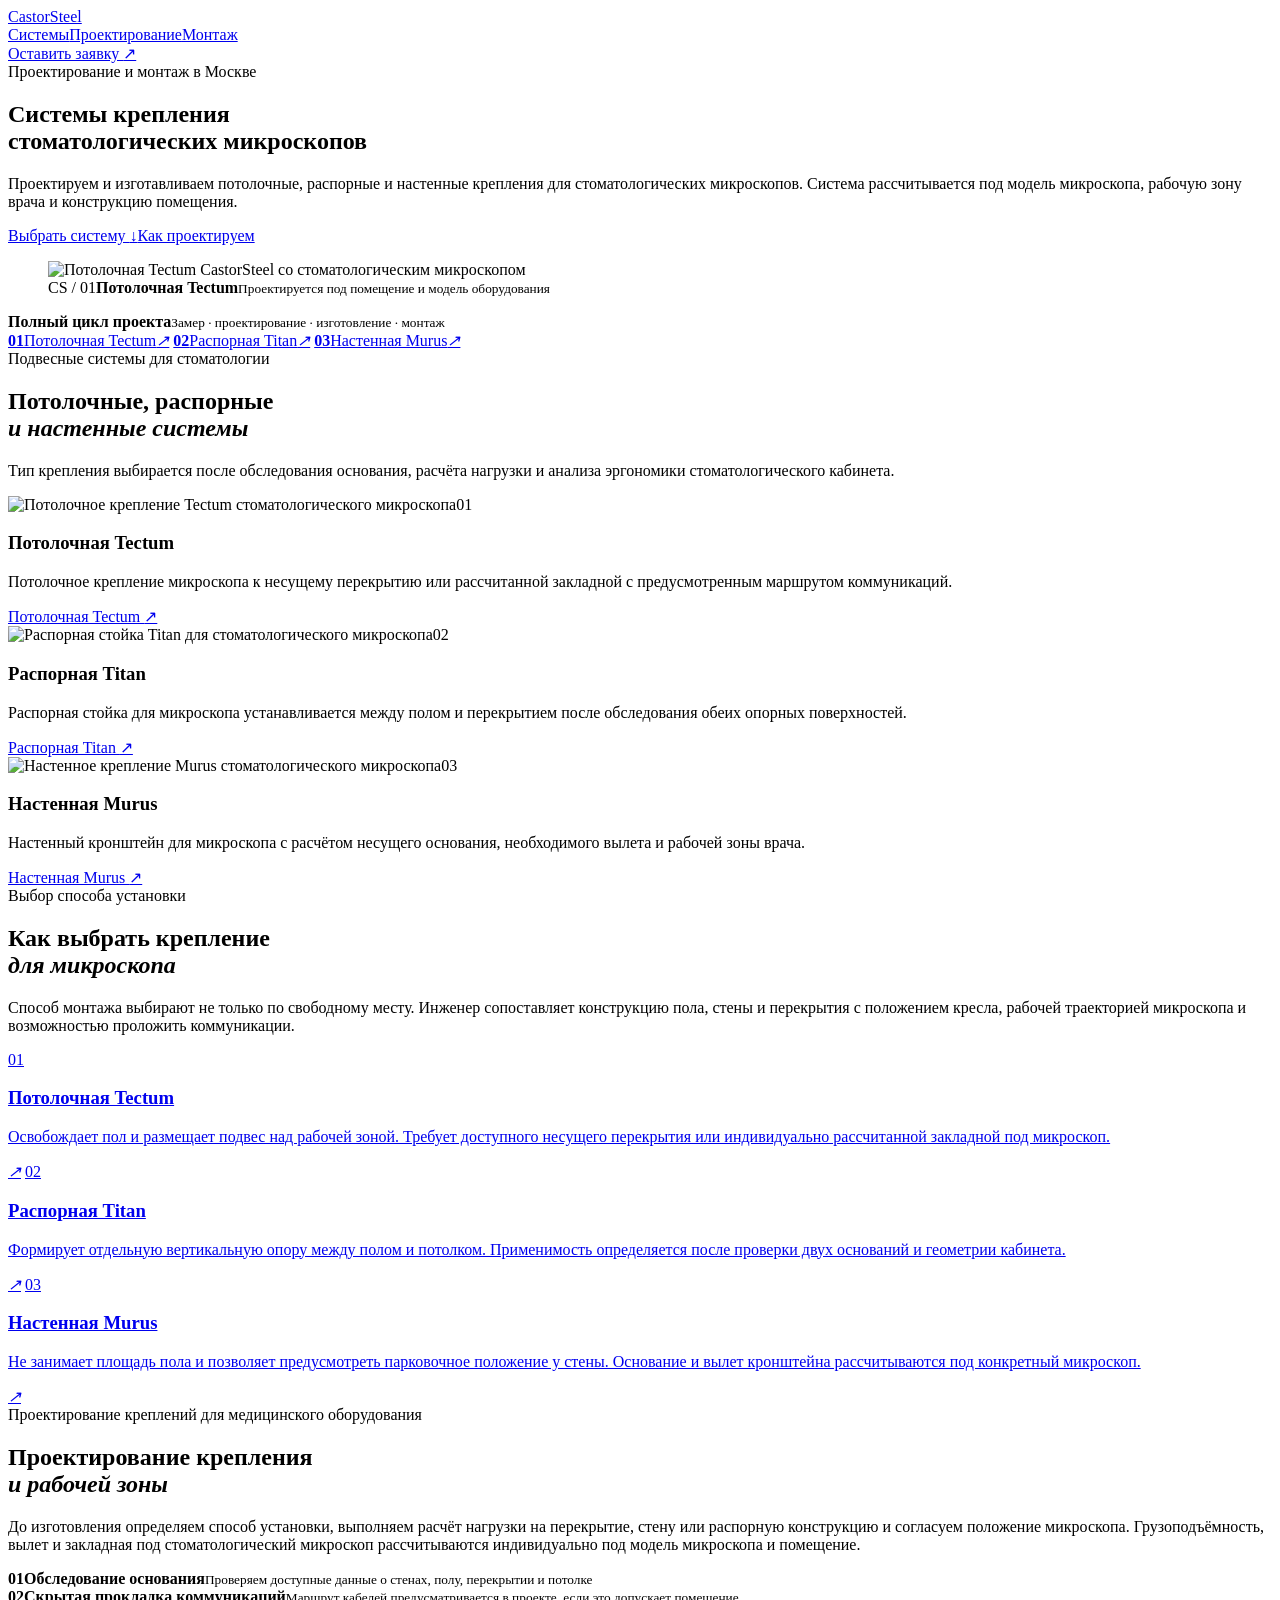
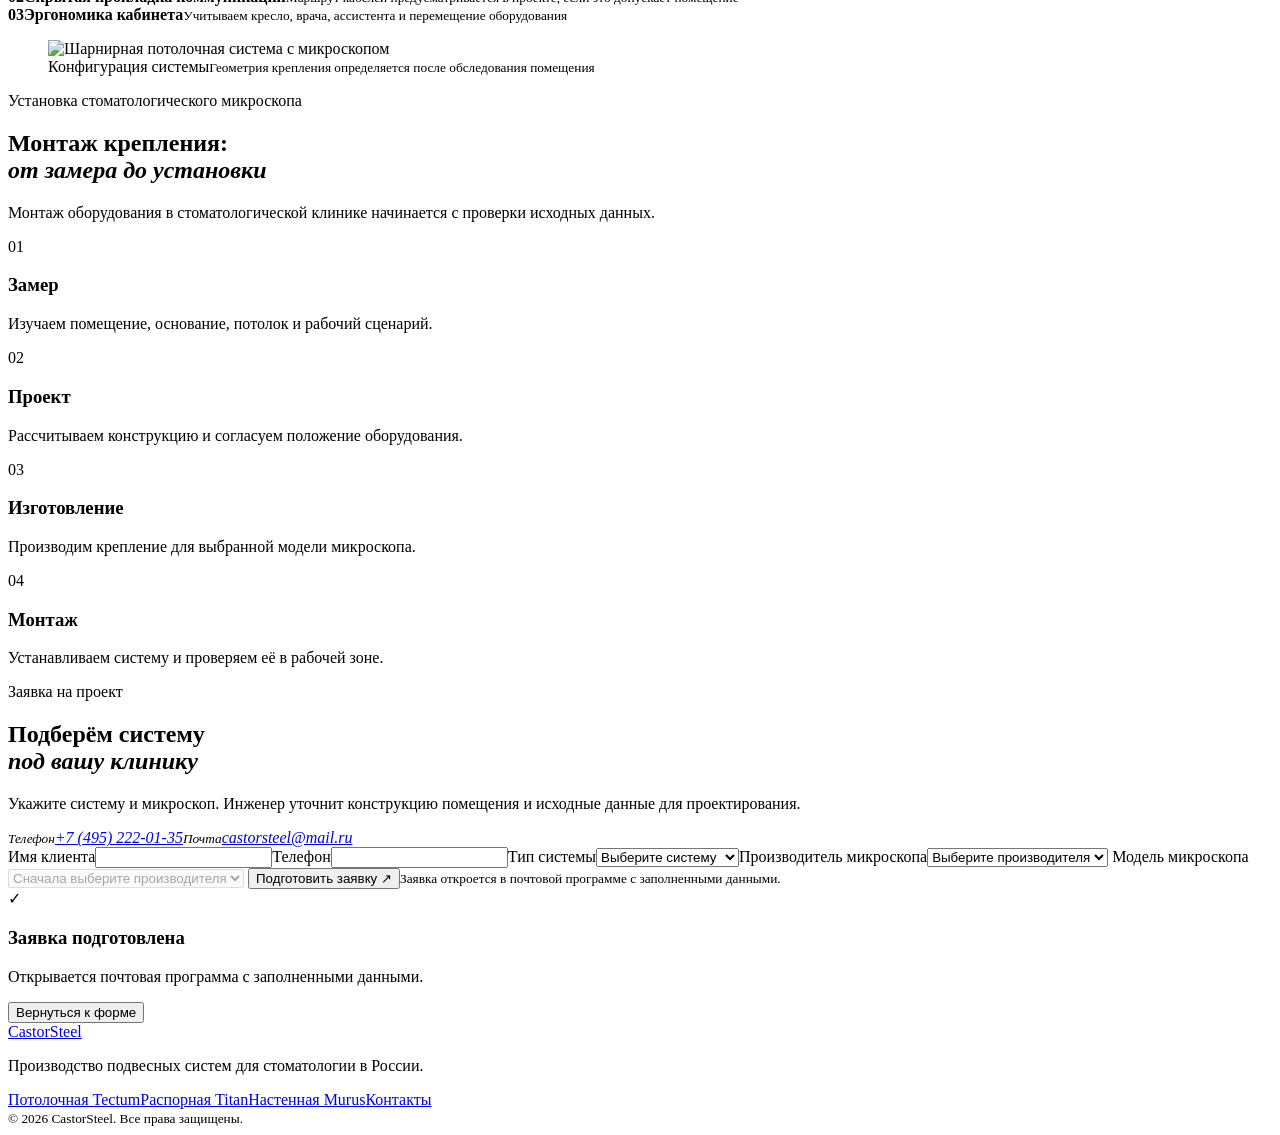
==== index.html @ 67596491 "Переименовать стойки в Tectum, Murus и Titan" ====
<!doctype html>
<html lang="ru">

<head>
  <meta charset="utf-8">
  <meta name="viewport" content="width=device-width,initial-scale=1">
  <title>Системы крепления стоматологических микроскопов — CastorSteel</title>
  <meta name="description" content="Системы крепления стоматологических микроскопов в Москве: потолочные, распорные и настенные. Проектирование, изготовление и монтаж под модель и кабинет.">
  <meta name="robots" content="index,follow,max-image-preview:large">
  <meta name="theme-color" content="#0b0f14">
  <link rel="icon" type="image/png" href="assets/favicon.png">
  <link rel="canonical" href="https://castor-steel.ru/">
  <meta property="og:type" content="website">
  <meta property="og:locale" content="ru_RU">
  <meta property="og:site_name" content="CastorSteel">
  <meta property="og:title" content="Системы крепления стоматологических микроскопов — CastorSteel">
  <meta property="og:description" content="Проектирование, производство и монтаж потолочных, распорных и настенных систем для стоматологических микроскопов.">
  <meta property="og:url" content="https://castor-steel.ru/">
  <meta property="og:image" content="https://castor-steel.ru/assets/raspornaya.png">
  <meta property="og:image:alt" content="Системы крепления стоматологического оборудования CastorSteel">
  <meta name="twitter:card" content="summary_large_image">
  <meta name="twitter:title" content="Системы крепления стоматологических микроскопов — CastorSteel">
  <meta name="twitter:description" content="Крепление медицинского оборудования под заказ: проектирование, изготовление и монтаж.">
  <meta name="twitter:image" content="https://castor-steel.ru/assets/raspornaya.png">
  <script type="application/ld+json">{"@context":"https://schema.org","@graph":[{"@type":"Organization","@id":"https://castor-steel.ru/#organization","name":"CastorSteel","url":"https://castor-steel.ru/","logo":"https://castor-steel.ru/assets/logo-mark.png","email":"project@castorsteel.ru","telephone":"+7-495-120-44-85","description":"Проектирование и производство потолочных, распорных и настенных систем крепления для стоматологических микроскопов."},{"@type":"WebSite","@id":"https://castor-steel.ru/#website","url":"https://castor-steel.ru/","name":"CastorSteel","inLanguage":"ru-RU","publisher":{"@id":"https://castor-steel.ru/#organization"}},{"@type":"Service","name":"Крепления для стоматологических микроскопов","serviceType":"Проектирование, изготовление и монтаж креплений для стоматологического оборудования","provider":{"@id":"https://castor-steel.ru/#organization"},"areaServed":{"@type":"Country","name":"Россия"},"url":"https://castor-steel.ru/#solutions"}]}</script>
  <link rel="preconnect" href="https://fonts.googleapis.com">
  <link rel="preconnect" href="https://fonts.gstatic.com" crossorigin>
  <link href="https://fonts.googleapis.com/css2?family=Onest:wght@400;500;600;700&amp;display=swap" rel="stylesheet">
  <link rel="stylesheet" href="site.css?v=20260815-2">
  <script src="script.js" defer></script>
</head>

<body class="home-page">
  <main>
    <header class="nav-shell"><a class="brand" href="index.html" aria-label="CastorSteel — главная"><img src="assets/logo-mark.png" alt=""><span class="brand-name">CastorSteel</span></a>
      <nav aria-label="Основная навигация"><a href="#solutions">Системы</a><a href="#engineering">Проектирование</a><a href="#process">Монтаж</a></nav><a class="nav-cta" href="#contact">Оставить заявку <span>↗</span></a>
    </header>
    <section class="hero" id="top">
      <div class="hero-copy">
        <div class="eyebrow"><span></span> Проектирование и монтаж в Москве</div>
        <h1>Системы крепления<br> стоматологических микроскопов</h1>
        <p>Проектируем и изготавливаем потолочные, распорные и настенные крепления для стоматологических микроскопов. Система рассчитывается под модель микроскопа, рабочую зону врача и конструкцию помещения.</p>
        <div class="hero-actions"><a class="button primary" href="#solutions">Выбрать систему <span>↓</span></a><a class="text-link" href="#engineering">Как проектируем</a></div>
      </div>
      <figure class="hero-product">
        <img src="assets/potolochnaya.webp" alt="Потолочная Tectum CastorSteel со стоматологическим микроскопом" width="1254" height="1254">
        <figcaption><span>CS / 01</span><b>Потолочная Tectum</b><small>Проектируется под помещение и модель оборудования</small></figcaption>
      </figure>
      <div class="hero-status"><span class="status-line"></span>
        <div><b>Полный цикл проекта</b><small>Замер · проектирование · изготовление · монтаж</small></div>
      </div>
    </section>
    <nav class="numbers" aria-label="Типы систем">
      <a href="potolochnaya-sistema/index.html"><strong>01</strong><span>Потолочная Tectum</span><i>↗</i></a>
      <a href="raspornaya-sistema/index.html"><strong>02</strong><span>Распорная Titan</span><i>↗</i></a>
      <a href="nastennaya-sistema/index.html"><strong>03</strong><span>Настенная Murus</span><i>↗</i></a>
    </nav>
    <section class="section solutions" id="solutions">
      <div class="section-head">
        <div>
          <div class="eyebrow"><span></span> Подвесные системы для стоматологии</div>
          <h2>Потолочные, распорные<br><em>и настенные системы</em></h2>
        </div>
        <p>Тип крепления выбирается после обследования основания, расчёта нагрузки и анализа эргономики стоматологического кабинета.</p>
      </div>
      <div class="product-grid three">
        <article class="product-card glass">
          <div class="product-visual"><img src="assets/potolochnaya.webp" alt="Потолочное крепление Tectum стоматологического микроскопа" loading="lazy" width="1254" height="1254"><span class="product-index">01</span></div>
          <div class="product-content">
            <h3>Потолочная Tectum</h3>
            <p>Потолочное крепление микроскопа к несущему перекрытию или рассчитанной закладной с предусмотренным маршрутом коммуникаций.</p><a href="potolochnaya-sistema/index.html">Потолочная Tectum <span>↗</span></a>
          </div>
        </article>
        <article class="product-card glass">
          <div class="product-visual"><img src="assets/raspornaya.webp" alt="Распорная стойка Titan для стоматологического микроскопа" loading="lazy" width="1254" height="1254"><span class="product-index">02</span></div>
          <div class="product-content">
            <h3>Распорная Titan</h3>
            <p>Распорная стойка для микроскопа устанавливается между полом и перекрытием после обследования обеих опорных поверхностей.</p><a href="raspornaya-sistema/index.html">Распорная Titan <span>↗</span></a>
          </div>
        </article>
        <article class="product-card glass">
          <div class="product-visual"><img src="assets/nastennaya.webp" alt="Настенное крепление Murus стоматологического микроскопа" loading="lazy" width="1254" height="1254"><span class="product-index">03</span></div>
          <div class="product-content">
            <h3>Настенная Murus</h3>
            <p>Настенный кронштейн для микроскопа с расчётом несущего основания, необходимого вылета и рабочей зоны врача.</p><a href="nastennaya-sistema/index.html">Настенная Murus <span>↗</span></a>
          </div>
        </article>
      </div>
    </section>
    <section class="section selection-guide" aria-labelledby="selection-title">
      <div class="selection-intro">
        <div class="eyebrow"><span></span> Выбор способа установки</div>
        <h2 id="selection-title">Как выбрать крепление<br><em>для микроскопа</em></h2>
        <p>Способ монтажа выбирают не только по свободному месту. Инженер сопоставляет конструкцию пола, стены и перекрытия с положением кресла, рабочей траекторией микроскопа и возможностью проложить коммуникации.</p>
      </div>
      <div class="selection-list">
        <a href="potolochnaya-sistema/index.html"><span>01</span><div><h3>Потолочная Tectum</h3><p>Освобождает пол и размещает подвес над рабочей зоной. Требует доступного несущего перекрытия или индивидуально рассчитанной закладной под микроскоп.</p></div><i>↗</i></a>
        <a href="raspornaya-sistema/index.html"><span>02</span><div><h3>Распорная Titan</h3><p>Формирует отдельную вертикальную опору между полом и потолком. Применимость определяется после проверки двух оснований и геометрии кабинета.</p></div><i>↗</i></a>
        <a href="nastennaya-sistema/index.html"><span>03</span><div><h3>Настенная Murus</h3><p>Не занимает площадь пола и позволяет предусмотреть парковочное положение у стены. Основание и вылет кронштейна рассчитываются под конкретный микроскоп.</p></div><i>↗</i></a>
      </div>
    </section>
    <section class="engineering" id="engineering">
      <div class="engineering-copy">
        <div class="eyebrow"><span></span> Проектирование креплений для медицинского оборудования</div>
        <h2>Проектирование крепления<br><em>и рабочей зоны</em></h2>
        <p>До изготовления определяем способ установки, выполняем расчёт нагрузки на перекрытие, стену или распорную конструкцию и согласуем положение микроскопа. Грузоподъёмность, вылет и закладная под стоматологический микроскоп рассчитываются индивидуально под модель микроскопа и помещение.</p>
        <div class="feature-list">
          <div><b>01</b><span><strong>Обследование основания</strong><small>Проверяем доступные данные о стенах, полу, перекрытии и потолке</small></span></div>
          <div><b>02</b><span><strong>Скрытая прокладка коммуникаций</strong><small>Маршрут кабелей предусматривается в проекте, если это допускает помещение</small></span></div>
          <div><b>03</b><span><strong>Эргономика кабинета</strong><small>Учитываем кресло, врача, ассистента и перемещение оборудования</small></span></div>
        </div>
      </div>
      <figure class="engineering-art"><img src="assets/microscope-mount.webp" alt="Шарнирная потолочная система с микроскопом" loading="lazy" width="1000" height="1000"><figcaption><span>Конфигурация системы</span><small>Геометрия крепления определяется после обследования помещения</small></figcaption></figure>
    </section>
    <section class="section process" id="process">
      <div class="section-head compact">
        <div>
          <div class="eyebrow"><span></span> Установка стоматологического микроскопа</div>
          <h2>Монтаж крепления:<br><em>от замера до установки</em></h2>
        </div>
        <p>Монтаж оборудования в стоматологической клинике начинается с проверки исходных данных.</p>
      </div>
      <div class="timeline">
        <article><span>01</span><i></i>
          <h3>Замер</h3>
          <p>Изучаем помещение, основание, потолок и рабочий сценарий.</p>
        </article>
        <article><span>02</span><i></i>
          <h3>Проект</h3>
          <p>Рассчитываем конструкцию и согласуем положение оборудования.</p>
        </article>
        <article><span>03</span><i></i>
          <h3>Изготовление</h3>
          <p>Производим крепление для выбранной модели микроскопа.</p>
        </article>
        <article><span>04</span><i></i>
          <h3>Монтаж</h3>
          <p>Устанавливаем систему и проверяем её в рабочей зоне.</p>
        </article>
      </div>
    </section>
    <section class="contact section" id="contact">
      <div class="contact-panel glass">
        <div class="contact-copy">
          <div class="eyebrow"><span></span> Заявка на проект</div>
          <h2>Подберём систему<br><em>под вашу клинику</em></h2>
          <p>Укажите систему и микроскоп. Инженер уточнит конструкцию помещения и исходные данные для проектирования.</p>
          <address class="contact-meta"><span><small>Телефон</small><a href="tel:+74951204485">+7 (495) 222-01-35</a></span><span><small>Почта</small><a href="mailto:castorsteel@mail.ru">castorsteel@mail.ru</a></span></address>
        </div>
        <form id="request-form"><label for="client-name">Имя клиента</label><input id="client-name" name="name" autocomplete="name" required><label for="client-phone">Телефон</label><input id="client-phone" name="phone" type="tel" autocomplete="tel" required><label for="solution">Тип системы</label><select id="solution" name="solution" required>
            <option value="" disabled selected>Выберите систему</option>
            <option>Потолочная Tectum</option>
            <option>Распорная Titan</option>
            <option>Настенная Murus</option>
          </select><label for="manufacturer">Производитель микроскопа</label><select id="manufacturer" name="manufacturer" required>
            <option value="" disabled selected>Выберите производителя</option>
            <option value="zeiss">ZEISS</option>
            <option value="leica">Leica Microsystems</option>
            <option value="cjoptik">CJ-Optik</option>
            <option value="zumax">Zumax</option>
            <option value="labomed">Labomed</option>
            <option value="global">Global Surgical</option>
            <option value="other">Другой производитель</option>
          </select>
          <div class="form-field" id="other-manufacturer-wrap" hidden><label for="other-manufacturer">Название производителя</label><input id="other-manufacturer" name="otherManufacturer" disabled></div><label for="model">Модель микроскопа</label><select id="model" name="model" required disabled>
            <option value="" disabled selected>Сначала выберите производителя</option>
          </select>
          <div class="form-field" id="other-model-wrap" hidden><label for="other-model">Название модели</label><input id="other-model" name="otherModel" disabled></div><button class="button primary" type="submit">Подготовить заявку <span>↗</span></button><small>Заявка откроется в почтовой программе с заполненными данными.</small>
        </form>
        <div class="success hidden" id="form-success"><span>✓</span>
          <h3>Заявка подготовлена</h3>
          <p>Открывается почтовая программа с заполненными данными.</p><button type="button" id="form-reset">Вернуться к форме</button>
        </div>
      </div>
    </section>
    <footer class="site-footer"><a class="brand" href="index.html" aria-label="CastorSteel — главная"><img src="assets/logo-mark.png" alt=""><span class="brand-name">CastorSteel</span></a>
      <p>Производство подвесных систем для стоматологии в России.</p>
      <div class="systems-nav"><a href="potolochnaya-sistema/index.html">Потолочная Tectum</a><a href="raspornaya-sistema/index.html">Распорная Titan</a><a href="nastennaya-sistema/index.html">Настенная Murus</a><a href="#contact">Контакты</a></div><small>© 2026 CastorSteel. Все права защищены.</small>
    </footer>
  </main>
</body>

</html>
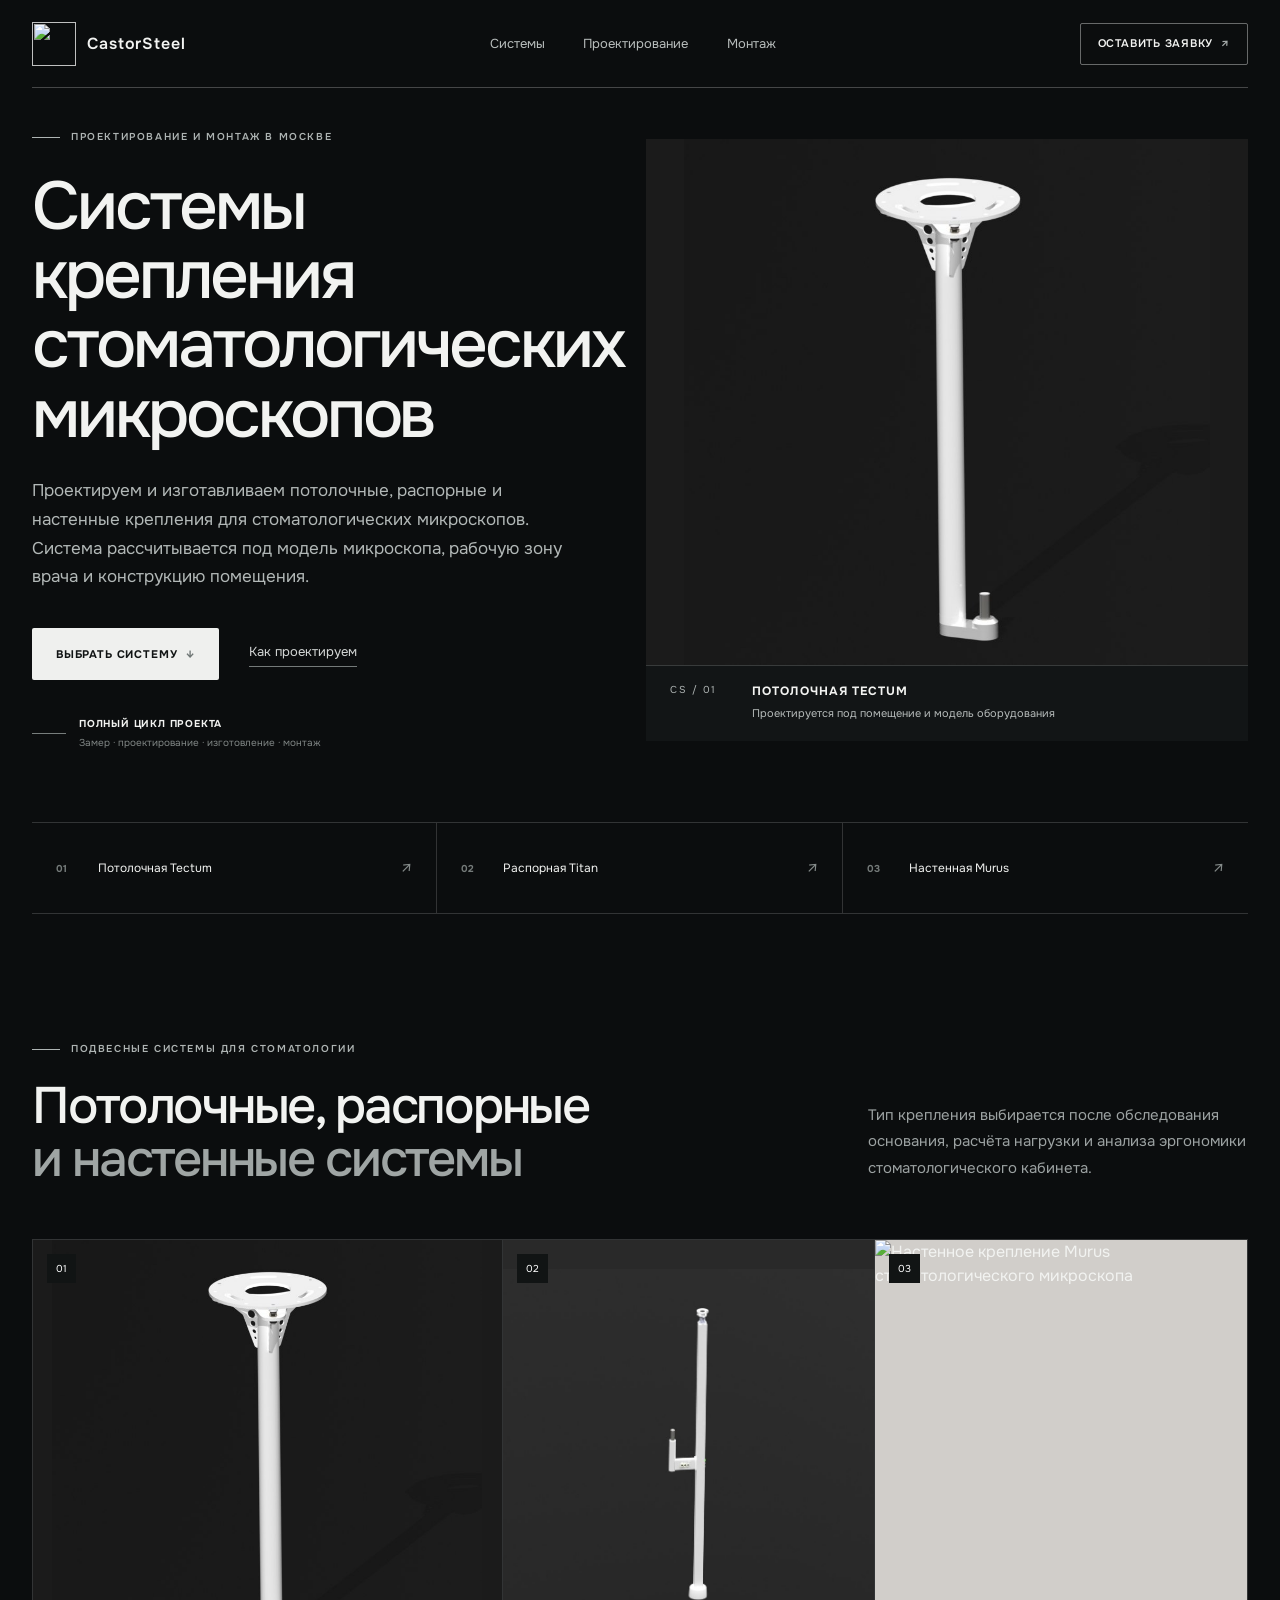
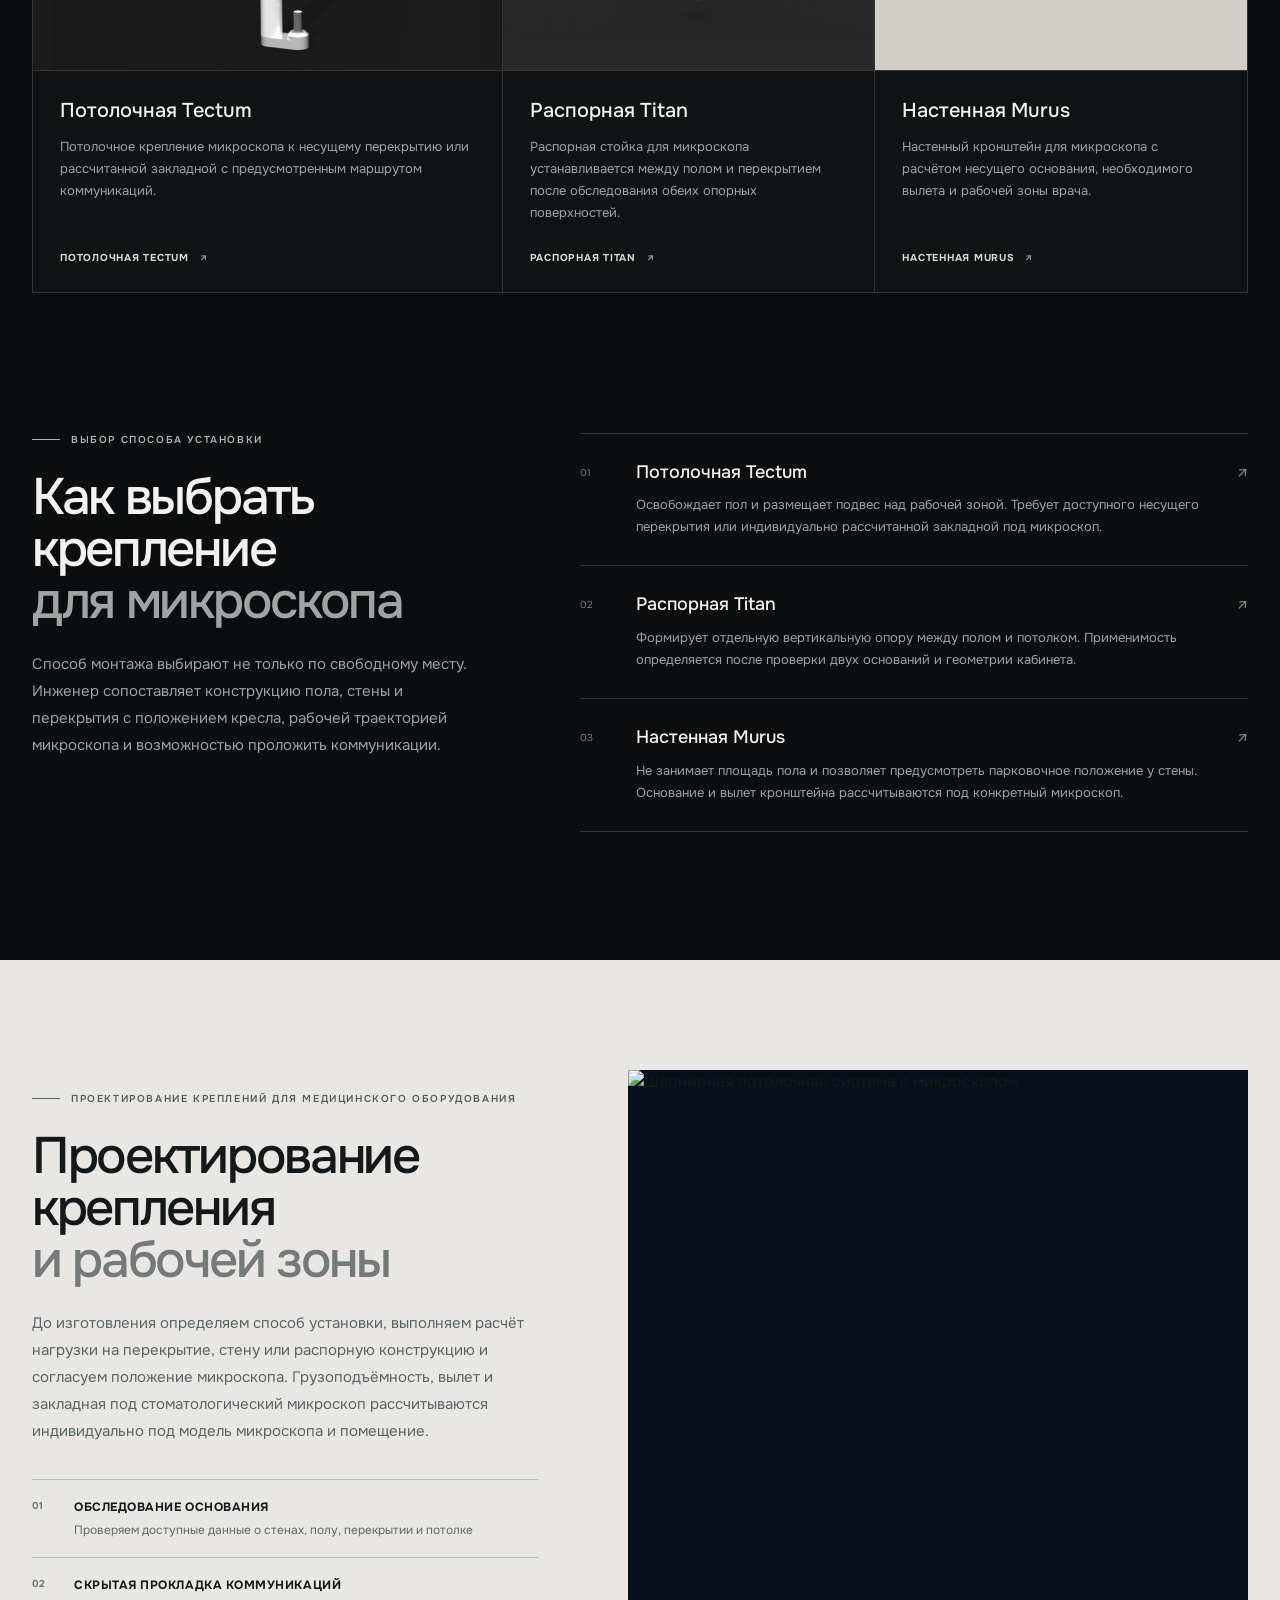
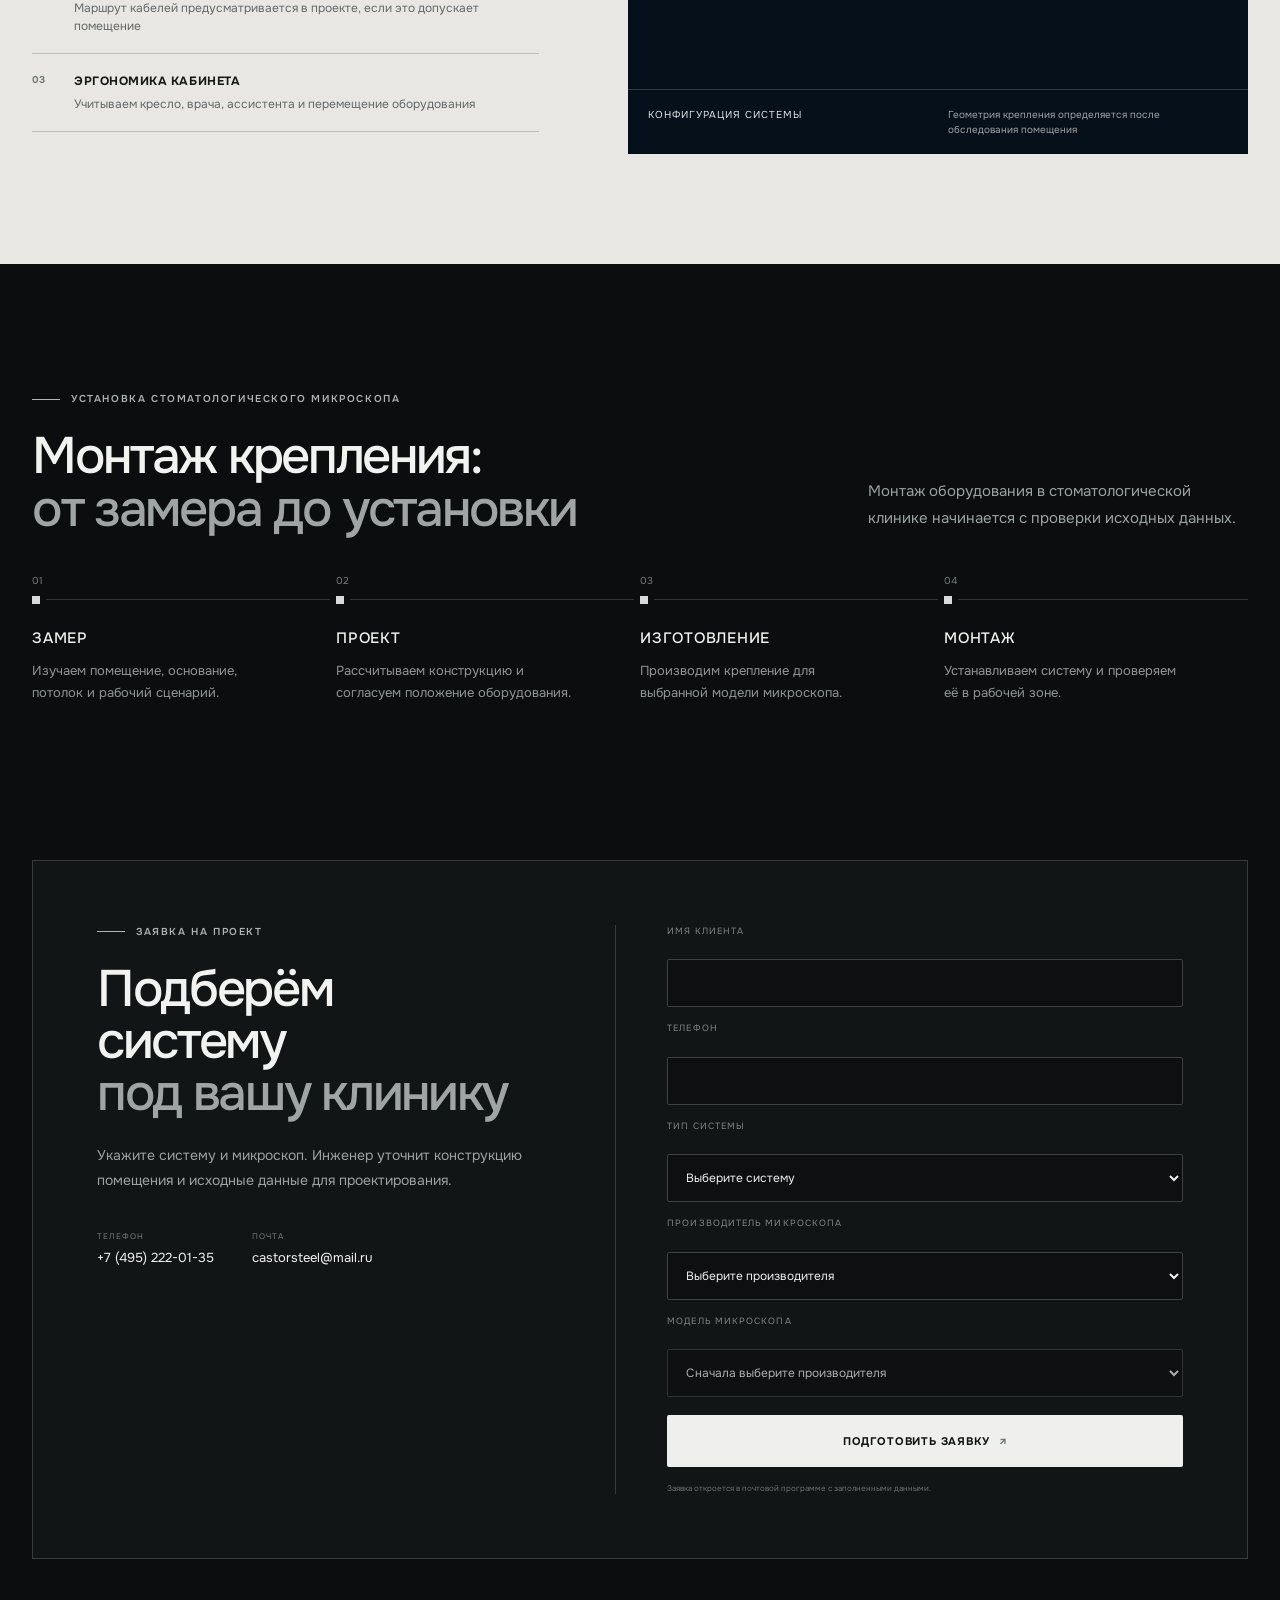
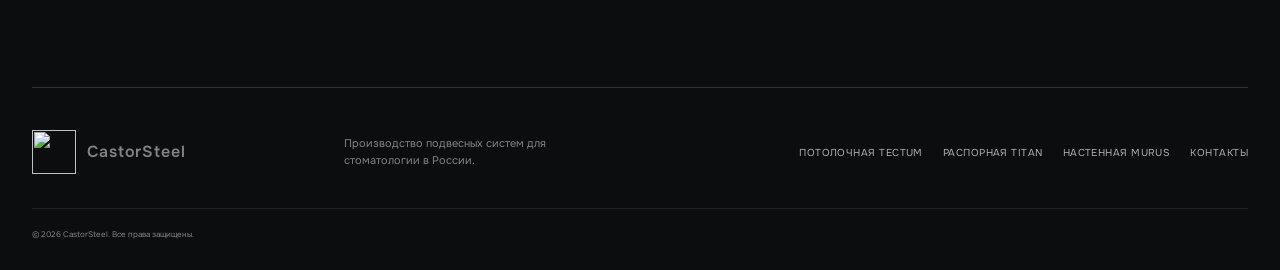
==== commit 50fbde82: "Обновить фотографии и страницы Tectum и Titan" ====
--- a/index.html
+++ b/index.html
@@ -9,28 +9,42 @@
   <meta name="robots" content="index,follow,max-image-preview:large">
   <meta name="theme-color" content="#0b0f14">
   <link rel="icon" type="image/png" href="assets/favicon.png">
-  <link rel="canonical" href="https://castor-steel.ru/">
+  <link rel="canonical" href="https://castorsteel.ru/">
   <meta property="og:type" content="website">
   <meta property="og:locale" content="ru_RU">
   <meta property="og:site_name" content="CastorSteel">
   <meta property="og:title" content="Системы крепления стоматологических микроскопов — CastorSteel">
   <meta property="og:description" content="Проектирование, производство и монтаж потолочных, распорных и настенных систем для стоматологических микроскопов.">
-  <meta property="og:url" content="https://castor-steel.ru/">
-  <meta property="og:image" content="https://castor-steel.ru/assets/raspornaya.png">
-  <meta property="og:image:alt" content="Системы крепления стоматологического оборудования CastorSteel">
+  <meta property="og:url" content="https://castorsteel.ru/">
+  <meta property="og:image" content="https://castorsteel.ru/assets/tectum-photo.jpg">
+  <meta property="og:image:alt" content="Потолочное крепление Tectum CastorSteel">
   <meta name="twitter:card" content="summary_large_image">
   <meta name="twitter:title" content="Системы крепления стоматологических микроскопов — CastorSteel">
   <meta name="twitter:description" content="Крепление медицинского оборудования под заказ: проектирование, изготовление и монтаж.">
-  <meta name="twitter:image" content="https://castor-steel.ru/assets/raspornaya.png">
-  <script type="application/ld+json">{"@context":"https://schema.org","@graph":[{"@type":"Organization","@id":"https://castor-steel.ru/#organization","name":"CastorSteel","url":"https://castor-steel.ru/","logo":"https://castor-steel.ru/assets/logo-mark.png","email":"project@castorsteel.ru","telephone":"+7-495-120-44-85","description":"Проектирование и производство потолочных, распорных и настенных систем крепления для стоматологических микроскопов."},{"@type":"WebSite","@id":"https://castor-steel.ru/#website","url":"https://castor-steel.ru/","name":"CastorSteel","inLanguage":"ru-RU","publisher":{"@id":"https://castor-steel.ru/#organization"}},{"@type":"Service","name":"Крепления для стоматологических микроскопов","serviceType":"Проектирование, изготовление и монтаж креплений для стоматологического оборудования","provider":{"@id":"https://castor-steel.ru/#organization"},"areaServed":{"@type":"Country","name":"Россия"},"url":"https://castor-steel.ru/#solutions"}]}</script>
+  <meta name="twitter:image" content="https://castorsteel.ru/assets/tectum-photo.jpg">
+  <script type="application/ld+json">{"@context":"https://schema.org","@graph":[{"@type":"Organization","@id":"https://castorsteel.ru/#organization","name":"CastorSteel","url":"https://castorsteel.ru/","logo":"https://castorsteel.ru/assets/logo-mark.png","email":"project@castorsteel.ru","telephone":"+7-495-120-44-85","description":"Проектирование и производство потолочных, распорных и настенных систем крепления для стоматологических микроскопов."},{"@type":"WebSite","@id":"https://castorsteel.ru/#website","url":"https://castorsteel.ru/","name":"CastorSteel","inLanguage":"ru-RU","publisher":{"@id":"https://castorsteel.ru/#organization"}},{"@type":"Service","name":"Крепления для стоматологических микроскопов","serviceType":"Проектирование, изготовление и монтаж креплений для стоматологического оборудования","provider":{"@id":"https://castorsteel.ru/#organization"},"areaServed":{"@type":"Country","name":"Россия"},"url":"https://castorsteel.ru/#solutions"}]}</script>
   <link rel="preconnect" href="https://fonts.googleapis.com">
   <link rel="preconnect" href="https://fonts.gstatic.com" crossorigin>
   <link href="https://fonts.googleapis.com/css2?family=Onest:wght@400;500;600;700&amp;display=swap" rel="stylesheet">
-  <link rel="stylesheet" href="site.css?v=20260815-2">
+  <link rel="stylesheet" href="site.css?v=20261119">
   <script src="script.js" defer></script>
 </head>
 
 <body class="home-page">
+<!-- Yandex.Metrika counter -->
+<script type="text/javascript">
+    (function(m,e,t,r,i,k,a){
+        m[i]=m[i]||function(){(m[i].a=m[i].a||[]).push(arguments)};
+        m[i].l=1*new Date();
+        for (var j = 0; j < document.scripts.length; j++) {if (document.scripts[j].src === r) { return; }}
+        k=e.createElement(t),a=e.getElementsByTagName(t)[0],k.async=1,k.src=r,a.parentNode.insertBefore(k,a)
+    })(window, document,'script','https://mc.yandex.ru/metrika/tag.js?id=114124645', 'ym');
+
+    ym(114124645, 'init', {ssr:true, webvisor:true, clickmap:true, ecommerce:"dataLayer", referrer: document.referrer, url: location.href, accurateTrackBounce:true, trackLinks:true});
+</script>
+<noscript><div><img src="https://mc.yandex.ru/watch/114124645" style="position:absolute; left:-9999px;" alt="" /></div></noscript>
+<!-- /Yandex.Metrika counter -->
+
   <main>
     <header class="nav-shell"><a class="brand" href="index.html" aria-label="CastorSteel — главная"><img src="assets/logo-mark.png" alt=""><span class="brand-name">CastorSteel</span></a>
       <nav aria-label="Основная навигация"><a href="#solutions">Системы</a><a href="#engineering">Проектирование</a><a href="#process">Монтаж</a></nav><a class="nav-cta" href="#contact">Оставить заявку <span>↗</span></a>
@@ -43,7 +57,7 @@
         <div class="hero-actions"><a class="button primary" href="#solutions">Выбрать систему <span>↓</span></a><a class="text-link" href="#engineering">Как проектируем</a></div>
       </div>
       <figure class="hero-product">
-        <img src="assets/potolochnaya.webp" alt="Потолочная Tectum CastorSteel со стоматологическим микроскопом" width="1254" height="1254">
+        <img src="assets/tectum-photo.jpg" alt="Белое потолочное крепление Tectum с круглой монтажной плитой" width="819" height="819">
         <figcaption><span>CS / 01</span><b>Потолочная Tectum</b><small>Проектируется под помещение и модель оборудования</small></figcaption>
       </figure>
       <div class="hero-status"><span class="status-line"></span>
@@ -65,14 +79,14 @@
       </div>
       <div class="product-grid three">
         <article class="product-card glass">
-          <div class="product-visual"><img src="assets/potolochnaya.webp" alt="Потолочное крепление Tectum стоматологического микроскопа" loading="lazy" width="1254" height="1254"><span class="product-index">01</span></div>
+          <div class="product-visual tectum-photo"><img src="assets/tectum-photo.jpg" alt="Потолочное крепление Tectum в сборе" loading="lazy" width="819" height="819"><span class="product-index">01</span></div>
           <div class="product-content">
             <h3>Потолочная Tectum</h3>
             <p>Потолочное крепление микроскопа к несущему перекрытию или рассчитанной закладной с предусмотренным маршрутом коммуникаций.</p><a href="potolochnaya-sistema/index.html">Потолочная Tectum <span>↗</span></a>
           </div>
         </article>
         <article class="product-card glass">
-          <div class="product-visual"><img src="assets/raspornaya.webp" alt="Распорная стойка Titan для стоматологического микроскопа" loading="lazy" width="1254" height="1254"><span class="product-index">02</span></div>
+          <div class="product-visual titan-photo"><img src="assets/titan-photo.jpg" alt="Распорная стойка Titan с боковым плечом" loading="lazy" width="819" height="819"><span class="product-index">02</span></div>
           <div class="product-content">
             <h3>Распорная Titan</h3>
             <p>Распорная стойка для микроскопа устанавливается между полом и перекрытием после обследования обеих опорных поверхностей.</p><a href="raspornaya-sistema/index.html">Распорная Titan <span>↗</span></a>
--- a/site.css
+++ b/site.css
@@ -0,0 +1,435 @@
+:root {
+  --bg: #0b0d0e;
+  --surface: #121516;
+  --surface-2: #181b1c;
+  --paper: #e8e7e3;
+  --ink: #f2f3f1;
+  --ink-dark: #151818;
+  --muted: #9ca2a2;
+  --muted-dark: #5d6464;
+  --line: rgba(255, 255, 255, .16);
+  --line-dark: rgba(18, 22, 22, .2);
+  --accent: #dfe3e2;
+  --container: 1400px;
+  --gutter: clamp(18px, 4vw, 32px);
+  --font: "Onest", "Segoe UI", Arial, sans-serif;
+}
+
+*, *::before, *::after { box-sizing: border-box; }
+html { scroll-behavior: smooth; }
+body {
+  margin: 0;
+  overflow-x: hidden;
+  background: var(--bg);
+  color: var(--ink);
+  font-family: var(--font);
+  font-size: 16px;
+  line-height: 1.5;
+  font-synthesis: none;
+  text-rendering: optimizeLegibility;
+  -webkit-font-smoothing: antialiased;
+}
+main { display: block; min-height: 100vh; }
+a { color: inherit; text-decoration: none; }
+img { max-width: 100%; }
+button, input, select { font: inherit; }
+button, a, input, select, summary { -webkit-tap-highlight-color: transparent; }
+:focus-visible { outline: 2px solid #fff; outline-offset: 4px; }
+.hidden, .form-field[hidden] { display: none !important; }
+
+.nav-shell {
+  position: absolute;
+  z-index: 20;
+  top: 0;
+  left: 50%;
+  transform: translateX(-50%);
+  width: min(var(--container), calc(100% - 2 * var(--gutter)));
+  height: 88px;
+  display: flex;
+  align-items: center;
+  justify-content: space-between;
+  gap: 28px;
+  border-bottom: 1px solid rgba(255, 255, 255, .24);
+}
+.brand { display: inline-flex; align-items: center; gap: 11px; flex: 0 0 auto; }
+.brand img { display: block; width: 44px; height: 44px; object-fit: contain; }
+.brand-name { font-size: 16px; font-weight: 600; letter-spacing: .055em; }
+.nav-shell nav { display: flex; align-items: center; gap: clamp(24px, 3vw, 40px); color: #b8bdbc; font-size: 13px; }
+.nav-shell nav a, .systems-nav a { transition: color .2s ease; }
+.nav-shell nav a:hover, .systems-nav a:hover { color: #fff; }
+.nav-cta {
+  min-height: 42px;
+  padding: 0 17px;
+  display: inline-flex;
+  align-items: center;
+  justify-content: center;
+  flex: 0 0 auto;
+  border: 1px solid rgba(255, 255, 255, .38);
+  border-radius: 2px;
+  font-size: 11px;
+  font-weight: 600;
+  letter-spacing: .07em;
+  text-transform: uppercase;
+  transition: background .2s ease, color .2s ease;
+}
+.nav-cta span { margin-left: 8px; color: #a8aead; }
+.nav-cta:hover { background: #f2f3f1; color: var(--ink-dark); }
+
+.eyebrow {
+  display: flex;
+  align-items: center;
+  gap: 11px;
+  color: #aeb4b3;
+  font-size: 10px;
+  font-weight: 600;
+  letter-spacing: .16em;
+  line-height: 1.4;
+  text-transform: uppercase;
+}
+.eyebrow span { width: 28px; height: 1px; flex: 0 0 auto; background: currentColor; }
+h1, h2, h3, p { overflow-wrap: break-word; }
+h1, h2 { margin: 24px 0; font-weight: 500; letter-spacing: -.045em; line-height: 1.02; }
+h1 { font-size: clamp(50px, 5.3vw, 72px); }
+h2 { font-size: clamp(38px, 4vw, 54px); }
+h3 { margin: 0; font-size: 20px; line-height: 1.25; font-weight: 500; }
+h1 em, h2 em { color: #9fa5a4; font-style: normal; }
+
+.button {
+  min-height: 52px;
+  padding: 0 23px;
+  display: inline-flex;
+  align-items: center;
+  justify-content: center;
+  border: 1px solid transparent;
+  border-radius: 2px;
+  cursor: pointer;
+  font-size: 11px;
+  font-weight: 700;
+  letter-spacing: .075em;
+  text-transform: uppercase;
+  transition: background .2s ease, transform .2s ease;
+}
+.button.primary { background: #eff0ee; color: #111414; }
+.button.primary:hover { background: #fff; transform: translateY(-1px); }
+.button span { margin-left: 9px; color: #6f7675; }
+.text-link { padding-bottom: 5px; border-bottom: 1px solid #747a79; color: #d4d7d6; font-size: 13px; }
+
+/* Home */
+.hero {
+  width: 100%;
+  min-height: 820px;
+  margin: 0 auto;
+  padding: 130px max(var(--gutter), calc((100% - var(--container)) / 2)) 72px;
+  display: grid;
+  grid-template-columns: minmax(0, 1fr) minmax(0, 1.12fr);
+  grid-template-areas: "copy media" "status media";
+  gap: 36px clamp(48px, 6vw, 96px);
+  align-items: center;
+}
+.hero-copy { grid-area: copy; align-self: end; max-width: 620px; }
+.hero-copy h1 { margin: 28px 0; overflow-wrap: normal; word-break: normal; }
+.hero-copy > p { max-width: 535px; margin: 0; color: #b2b8b7; font-size: 17px; line-height: 1.7; }
+.hero-actions { margin-top: 36px; display: flex; align-items: center; gap: 30px; }
+.hero-product {
+  grid-area: media;
+  align-self: center;
+  display: grid;
+  grid-template-rows: minmax(0, 1fr) auto;
+  width: 100%;
+  min-height: 0;
+  aspect-ratio: 1;
+  margin: 0;
+  background: #1b1b1b;
+}
+.hero-product img { display: block; width: 100%; height: 100%; object-fit: contain; }
+.hero-product figcaption {
+  padding: 16px 24px 20px;
+  display: grid;
+  grid-template-columns: 64px 1fr;
+  gap: 5px 18px;
+  background: var(--surface);
+  border-top: 1px solid var(--line);
+}
+.hero-product figcaption span { grid-row: 1 / 3; color: #aeb4b3; font-size: 10px; letter-spacing: .15em; white-space: nowrap; }
+.hero-product figcaption b { font-size: 12px; letter-spacing: .09em; text-transform: uppercase; }
+.hero-product figcaption small { color: #b5bab9; font-size: 11px; }
+.hero-status { grid-area: status; align-self: start; display: flex; align-items: center; gap: 13px; }
+.hero-status .status-line { width: 34px; height: 1px; background: #777d7c; }
+.hero-status b, .hero-status small { display: block; }
+.hero-status b { font-size: 10px; letter-spacing: .08em; text-transform: uppercase; }
+.hero-status small { margin-top: 4px; color: #7f8584; font-size: 10px; }
+
+.numbers {
+  width: min(var(--container), calc(100% - 2 * var(--gutter)));
+  margin: 0 auto;
+  display: grid;
+  grid-template-columns: repeat(3, 1fr);
+  border-block: 1px solid var(--line);
+}
+.numbers a {
+  min-width: 0;
+  min-height: 90px;
+  padding: 0 24px;
+  display: grid;
+  grid-template-columns: 42px minmax(0, 1fr) auto;
+  align-items: center;
+  border-right: 1px solid var(--line);
+  transition: background .2s ease;
+}
+.numbers a:last-child { border-right: 0; }
+.numbers a:hover { background: var(--surface); }
+.numbers strong { color: #747a79; font-size: 10px; }
+.numbers span { font-size: 12px; }
+.numbers i { color: #858b8a; font-style: normal; }
+
+.section { width: min(var(--container), calc(100% - 2 * var(--gutter))); margin: 0 auto; padding: 128px 0; }
+.section-head { margin-bottom: 54px; display: grid; grid-template-columns: minmax(0, 1fr) 380px; gap: 64px; align-items: end; }
+.section-head h2 { margin-bottom: 0; }
+.section-head > p { margin: 0 0 4px; color: var(--muted); font-size: 15px; line-height: 1.75; }
+.product-grid.three { display: grid; grid-template-columns: 1.16fr .92fr .92fr; gap: 1px; padding: 1px; background: var(--line); }
+.product-card { min-width: 0; overflow: hidden; background: #101314; }
+.product-visual { position: relative; height: 430px; overflow: hidden; background: #d1ceca; }
+.product-visual img { display: block; width: 100%; height: 100%; object-fit: cover; transition: transform .45s ease; }
+.product-visual.tectum-photo { background: #1b1b1b; }
+.product-visual.titan-photo { background: #292929; }
+.product-visual.tectum-photo img, .product-visual.titan-photo img { object-fit: contain; }
+.product-card:hover .product-visual img { transform: scale(1.018); }
+.product-index { position: absolute; top: 14px; left: 14px; padding: 7px 9px; background: #111414; color: #fff; font-size: 10px; }
+.product-content { min-height: 222px; padding: 27px; display: flex; flex-direction: column; border-top: 1px solid var(--line); }
+.product-content p { margin: 13px 0 22px; color: var(--muted); font-size: 13px; line-height: 1.7; }
+.product-content a { margin-top: auto; color: #d9dcdb; font-size: 10px; font-weight: 700; letter-spacing: .075em; text-transform: uppercase; }
+.product-content a span { margin-left: 7px; color: #8d9392; }
+
+.selection-guide { padding-top: 12px; display: grid; grid-template-columns: minmax(0, .8fr) minmax(560px, 1.2fr); gap: clamp(60px, 8vw, 130px); align-items: start; }
+.selection-intro { position: sticky; top: 32px; }
+.selection-intro > p { max-width: 500px; margin: 0; color: var(--muted); font-size: 15px; line-height: 1.8; }
+.selection-list { border-top: 1px solid var(--line); }
+.selection-list > a { min-width: 0; padding: 27px 0; display: grid; grid-template-columns: 38px minmax(0, 1fr) auto; gap: 18px; border-bottom: 1px solid var(--line); }
+.selection-list > a > span { padding-top: 4px; color: #757c7b; font-size: 10px; }
+.selection-list h3 { font-size: 18px; }
+.selection-list p { max-width: 600px; margin: 11px 0 0; color: var(--muted); font-size: 13px; line-height: 1.7; }
+.selection-list i { color: #858b8a; font-style: normal; transition: transform .2s ease; }
+.selection-list a:hover i { transform: translate(2px, -2px); }
+
+.engineering {
+  min-height: 760px;
+  padding: 110px max(var(--gutter), calc((100% - var(--container)) / 2));
+  display: grid;
+  grid-template-columns: .9fr 1.1fr;
+  gap: clamp(60px, 7vw, 112px);
+  align-items: center;
+  background: var(--paper);
+  color: var(--ink-dark);
+}
+.engineering-copy { max-width: 570px; }
+.engineering .eyebrow { color: #555c5b; }
+.engineering h2 em { color: #747a79; }
+.engineering-copy > p { margin: 0; color: var(--muted-dark); font-size: 15px; line-height: 1.8; }
+.feature-list { margin-top: 34px; border-top: 1px solid var(--line-dark); }
+.feature-list > div { padding: 18px 0; display: grid; grid-template-columns: 28px 1fr; gap: 14px; border-bottom: 1px solid var(--line-dark); }
+.feature-list b { color: #747a79; font-size: 10px; }
+.feature-list strong, .feature-list small { display: block; }
+.feature-list strong { font-size: 12px; letter-spacing: .045em; text-transform: uppercase; }
+.feature-list small { margin-top: 5px; color: #626968; font-size: 12px; line-height: 1.5; }
+.engineering-art { margin: 0; background: #06101a; }
+.engineering-art img { display: block; width: 100%; height: auto; object-fit: contain; }
+.engineering-art figcaption { padding: 17px 20px; display: grid; grid-template-columns: 1fr 1fr; gap: 20px; border-top: 1px solid rgba(255,255,255,.18); color: #e4e7e6; }
+.engineering-art figcaption span { font-size: 10px; letter-spacing: .1em; text-transform: uppercase; }
+.engineering-art figcaption small { color: #9da3a2; font-size: 10px; line-height: 1.5; }
+
+.section-head.compact { margin-bottom: 64px; }
+.timeline { display: grid; grid-template-columns: repeat(4, minmax(0, 1fr)); }
+.timeline article { position: relative; min-width: 0; padding: 29px 28px 0 0; border-top: 1px solid var(--line); }
+.timeline article > span { position: absolute; top: -27px; color: #747a79; font-size: 10px; }
+.timeline i { position: absolute; top: -4px; left: 0; width: 8px; height: 8px; display: block; background: #d7dbda; box-shadow: 0 0 0 6px var(--bg); }
+.timeline h3 { font-size: 15px; letter-spacing: .05em; text-transform: uppercase; }
+.timeline p { max-width: 240px; margin: 12px 0 0; color: #8f9594; font-size: 13px; line-height: 1.7; }
+
+.contact { padding-top: 28px; }
+.contact-panel { width: 100%; padding: clamp(38px, 5vw, 64px); display: grid; grid-template-columns: minmax(0, .86fr) minmax(360px, 1.14fr); gap: clamp(48px, 7vw, 96px); background: var(--surface); border: 1px solid var(--line); }
+.contact-copy { min-width: 0; }
+.contact h2 { max-width: 500px; font-size: clamp(38px, 4vw, 52px); }
+.contact-copy > p { max-width: 450px; margin: 0; color: var(--muted); font-size: 14px; line-height: 1.75; }
+.contact-meta { margin-top: 38px; display: grid; grid-template-columns: max-content minmax(0, 1fr); gap: 22px 38px; font-style: normal; }
+.contact-meta small, .contact-meta a { display: block; }
+.contact-meta small { margin-bottom: 6px; color: #777e7d; font-size: 8px; letter-spacing: .13em; text-transform: uppercase; }
+.contact-meta a { white-space: nowrap; font-size: 13px; }
+form { min-width: 0; display: flex; flex-direction: column; gap: 15px; }
+.contact form { padding-left: clamp(28px, 4vw, 56px); border-left: 1px solid var(--line); }
+form label { color: #818887; font-size: 9px; letter-spacing: .12em; text-transform: uppercase; }
+input, select { width: 100%; min-height: 48px; margin-top: 6px; padding: 12px 14px; border: 1px solid #3c4241; border-radius: 2px; outline: 0; background: #0d0f10; color: #edf0ef; font-size: 12px; }
+input:focus, select:focus { border-color: #e0e3e2; }
+.contact form .button { width: 100%; margin-top: 3px; }
+.contact form > small { color: #69706f; font-size: 8px; line-height: 1.5; }
+.success { min-height: 360px; display: flex; flex-direction: column; align-items: center; justify-content: center; text-align: center; }
+.success > span { width: 54px; height: 54px; display: grid; place-items: center; border: 1px solid var(--line); }
+.success h3 { margin: 18px 0 8px; }
+.success p { color: var(--muted); }
+.success button { border: 0; background: none; color: #d9dcdb; cursor: pointer; text-decoration: underline; }
+
+.site-footer {
+  width: min(var(--container), calc(100% - 2 * var(--gutter)));
+  margin: 0 auto;
+  padding: 42px 0 30px;
+  display: grid;
+  grid-template-columns: minmax(190px, .8fr) minmax(240px, 1fr) minmax(400px, 1.5fr);
+  align-items: center;
+  gap: 34px;
+  border-top: 1px solid var(--line);
+  color: #7f8584;
+}
+.site-footer p { max-width: 280px; margin: 0; font-size: 11px; line-height: 1.55; }
+.systems-nav { display: flex; flex-wrap: wrap; justify-content: flex-end; gap: 20px; }
+.systems-nav a { color: #aeb3b2; font-size: 10px; letter-spacing: .045em; text-transform: uppercase; white-space: nowrap; }
+.site-footer > small { grid-column: 1 / -1; padding-top: 19px; border-top: 1px solid rgba(255,255,255,.08); font-size: 8px; }
+
+/* Product pages */
+.page-main { padding-top: 88px; }
+.page-main .nav-shell { position: absolute; }
+.breadcrumbs { width: min(var(--container), calc(100% - 2 * var(--gutter))); margin: 0 auto; padding: 24px 0 0; color: #777e7d; font-size: 11px; }
+.breadcrumbs ol { margin: 0; padding: 0; display: flex; flex-wrap: wrap; gap: 8px; list-style: none; }
+.breadcrumbs li + li::before { content: "›"; margin-right: 8px; }
+.breadcrumbs a:hover { color: #fff; }
+.system-hero {
+  width: min(var(--container), calc(100% - 2 * var(--gutter)));
+  margin: 0 auto;
+  padding: 58px 0 110px;
+  display: grid;
+  grid-template-columns: repeat(2, minmax(0, 1fr));
+  gap: clamp(50px, 6vw, 90px);
+  align-items: center;
+}
+.system-hero > div { min-width: 0; }
+.system-hero h1 { max-width: 670px; margin: 27px 0; font-size: clamp(46px, 4.8vw, 66px); }
+.system-hero p { max-width: 580px; margin: 0; color: #a7adac; font-size: 16px; line-height: 1.75; }
+.system-hero .button { margin-top: 34px; }
+.system-hero > img { display: block; width: 100%; height: auto; aspect-ratio: 1; object-fit: cover; background: #d1ceca; }
+.content-section { width: min(1240px, calc(100% - 2 * var(--gutter))); margin: 0 auto; padding: 100px 0; }
+.content-section h2 { max-width: 820px; margin-bottom: 44px; }
+.content-section.product-photos { padding-block: 0; }
+.product-photos h2 { margin-top: 0; }
+.photo-grid {
+  display: grid;
+  grid-template-columns: repeat(auto-fit, minmax(min(100%, 280px), 1fr));
+  gap: 16px;
+}
+.photo-grid figure { min-width: 0; margin: 0; border: 1px solid var(--line); background: var(--surface); }
+.photo-grid img { display: block; width: 100%; height: auto; aspect-ratio: 5 / 4; object-fit: contain; background: #222; }
+.photo-grid figcaption { padding: 14px 16px; font-size: 14px; }
+.info-grid { display: grid; grid-template-columns: repeat(3, minmax(0, 1fr)); border: 1px solid var(--line); }
+.info-card { min-width: 0; min-height: 230px; padding: 30px; border-right: 1px solid var(--line); background: var(--surface); }
+.info-card:last-child { border-right: 0; }
+.info-card h3 { font-size: 18px; }
+.info-card p { margin: 16px 0 0; color: var(--muted); font-size: 13px; line-height: 1.75; }
+.prose > p { max-width: 780px; margin: 0 0 20px; color: #a8aead; font-size: 16px; line-height: 1.85; }
+.product-page #requirements { position: relative; padding-block: 110px; background: var(--paper); color: var(--ink-dark); box-shadow: 0 0 0 100vmax var(--paper); clip-path: inset(0 -100vmax); }
+.product-page #requirements .eyebrow { color: #555c5b; }
+.product-page #requirements > p { color: var(--muted-dark); }
+.steps-grid { display: grid; grid-template-columns: repeat(4, minmax(0, 1fr)); border-block: 1px solid var(--line); }
+.steps-grid article { min-width: 0; min-height: 220px; padding: 25px 25px 25px 0; }
+.steps-grid article + article { padding-left: 25px; border-left: 1px solid var(--line); }
+.steps-grid span { color: #777e7d; font-size: 10px; }
+.steps-grid h3 { margin-top: 32px; font-size: 15px; letter-spacing: .045em; text-transform: uppercase; }
+.steps-grid p { margin: 12px 0 0; color: var(--muted); font-size: 13px; line-height: 1.7; }
+.faq-list details { border-bottom: 1px solid var(--line); }
+.faq-list summary { position: relative; padding: 23px 44px 23px 0; cursor: pointer; font-size: 16px; font-weight: 500; list-style: none; }
+.faq-list summary::-webkit-details-marker { display: none; }
+.faq-list summary::after { content: "+"; position: absolute; right: 4px; color: #8e9493; font-size: 20px; font-weight: 400; }
+.faq-list details[open] summary::after { content: "−"; }
+.faq-list details p { max-width: 760px; margin: -4px 0 24px; color: var(--muted); font-size: 14px; line-height: 1.75; }
+.page-cta { margin-bottom: 98px; padding: clamp(40px, 6vw, 72px); display: grid; grid-template-columns: minmax(0, 1fr) auto; gap: 18px 50px; align-items: center; border: 1px solid var(--line); background: var(--surface); }
+.page-cta h2 { margin: 0; font-size: clamp(34px, 3.6vw, 48px); }
+.page-cta p { margin: 0; color: var(--muted); }
+.page-cta .button { grid-column: 2; grid-row: 1 / 3; }
+.content-section > .page-cta + h2 { margin-bottom: 34px; font-size: 30px; letter-spacing: -.03em; }
+.related-links { display: grid; grid-template-columns: 1fr 1fr; border: 1px solid var(--line); }
+.related-links a { min-height: 86px; padding: 0 24px; display: flex; align-items: center; border-right: 1px solid var(--line); color: #d5d8d7; font-size: 13px; transition: background .2s ease; }
+.related-links a:last-child { border-right: 0; }
+.related-links a:hover { background: var(--surface); }
+
+@media (max-width: 1020px) {
+  .nav-shell nav { display: none; }
+  .hero { min-height: 0; padding: 118px var(--gutter) 76px; grid-template-columns: minmax(0, 1fr); grid-template-areas: "copy" "media" "status"; gap: 42px; }
+  .hero-copy { align-self: auto; max-width: 680px; }
+  .hero-product { height: min(82vw, 690px); }
+  .numbers { grid-template-columns: 1fr; }
+  .numbers a { min-height: 70px; border-right: 0; border-bottom: 1px solid var(--line); }
+  .numbers a:last-child { border-bottom: 0; }
+  .section-head { grid-template-columns: 1fr; gap: 24px; }
+  .section-head > p { width: min(100%, 560px); }
+  .product-grid.three { grid-template-columns: 1fr; }
+  .product-visual { height: min(72vw, 620px); }
+  .product-content { min-height: 0; }
+  .selection-guide { grid-template-columns: 1fr; gap: 45px; }
+  .selection-intro { position: static; }
+  .engineering { grid-template-columns: 1fr; }
+  .engineering-copy { max-width: 700px; }
+  .engineering-art { width: min(100%, 680px); }
+  .contact-panel { grid-template-columns: 1fr; gap: 44px; }
+  .contact form { padding: 36px 0 0; border-left: 0; border-top: 1px solid var(--line); }
+  .site-footer { grid-template-columns: 1fr 1fr; }
+  .site-footer .systems-nav { grid-column: 1 / -1; justify-content: flex-start; }
+  .system-hero { grid-template-columns: 1fr; padding-top: 50px; }
+  .system-hero > div { max-width: 730px; }
+  .system-hero > img { width: min(100%, 760px); }
+  .info-grid { grid-template-columns: 1fr; }
+  .info-card { min-height: 0; border-right: 0; border-bottom: 1px solid var(--line); }
+  .info-card:last-child { border-bottom: 0; }
+}
+
+@media (max-width: 700px) {
+  .nav-shell { height: 76px; }
+  .brand img { width: 38px; height: 38px; }
+  .brand-name { font-size: 14px; }
+  .nav-cta { min-height: 38px; padding: 0 12px; font-size: 0; }
+  .nav-cta::before { content: "Заявка"; font-size: 9px; }
+  .nav-cta span { margin-left: 7px; font-size: 12px; }
+  h1 { font-size: clamp(32px, 10vw, 46px); }
+  h2 { font-size: 34px; }
+  .hero { padding-top: 105px; gap: 34px; }
+  .hero-copy > p { font-size: 15px; line-height: 1.65; }
+  .hero-actions { gap: 22px; flex-wrap: wrap; }
+  .hero-product { height: 112vw; max-height: 490px; }
+  .hero-product figcaption { grid-template-columns: 42px 1fr; padding: 16px 15px; }
+  .hero-product figcaption small { display: none; }
+  .numbers a { padding: 0 15px; grid-template-columns: 34px 1fr auto; }
+  .section { padding: 88px 0; }
+  .product-visual { height: 104vw; max-height: 440px; }
+  .product-content { padding: 23px 19px; }
+  .engineering { padding: 84px var(--gutter); gap: 46px; }
+  .engineering-art figcaption { grid-template-columns: 1fr; gap: 6px; }
+  .timeline { grid-template-columns: 1fr; gap: 52px; }
+  .timeline article { padding-top: 25px; }
+  .contact { padding-top: 18px; }
+  .contact-panel { padding: 29px 19px; }
+  .contact h2 { font-size: 34px; }
+  .contact-meta { grid-template-columns: 1fr; gap: 18px; }
+  .contact-meta a { white-space: normal; }
+  .site-footer { grid-template-columns: 1fr; justify-items: start; }
+  .site-footer .systems-nav { grid-column: auto; width: 100%; display: grid; grid-template-columns: 1fr 1fr; gap: 14px 20px; }
+  .site-footer > small { grid-column: auto; width: 100%; }
+  .page-main { padding-top: 76px; }
+  .breadcrumbs { padding-top: 19px; }
+  .system-hero { padding: 40px 0 82px; gap: 38px; }
+  .system-hero h1 { font-size: clamp(36px, 9.8vw, 42px); }
+  .system-hero p { font-size: 15px; }
+  .content-section { padding: 80px 0; }
+  .content-section h2 { margin-bottom: 34px; }
+  .info-card { padding: 25px 20px; }
+  .product-page #requirements { padding-block: 82px; }
+  .prose > p { font-size: 15px; line-height: 1.8; }
+  .steps-grid { grid-template-columns: 1fr; border-bottom: 0; }
+  .steps-grid article { min-height: 0; padding: 24px 0; border-bottom: 1px solid var(--line); }
+  .steps-grid article + article { padding-left: 0; border-left: 0; }
+  .steps-grid h3 { margin-top: 18px; }
+  .page-cta { margin-bottom: 72px; padding: 30px 20px; grid-template-columns: 1fr; }
+  .page-cta .button { grid-column: auto; grid-row: auto; justify-self: start; }
+  .related-links { grid-template-columns: 1fr; }
+  .related-links a { min-height: 76px; border-right: 0; border-bottom: 1px solid var(--line); }
+  .related-links a:last-child { border-bottom: 0; }
+}
+
+@media (prefers-reduced-motion: reduce) {
+  html { scroll-behavior: auto; }
+  *, *::before, *::after { transition-duration: .01ms !important; animation-duration: .01ms !important; animation-iteration-count: 1 !important; }
+}
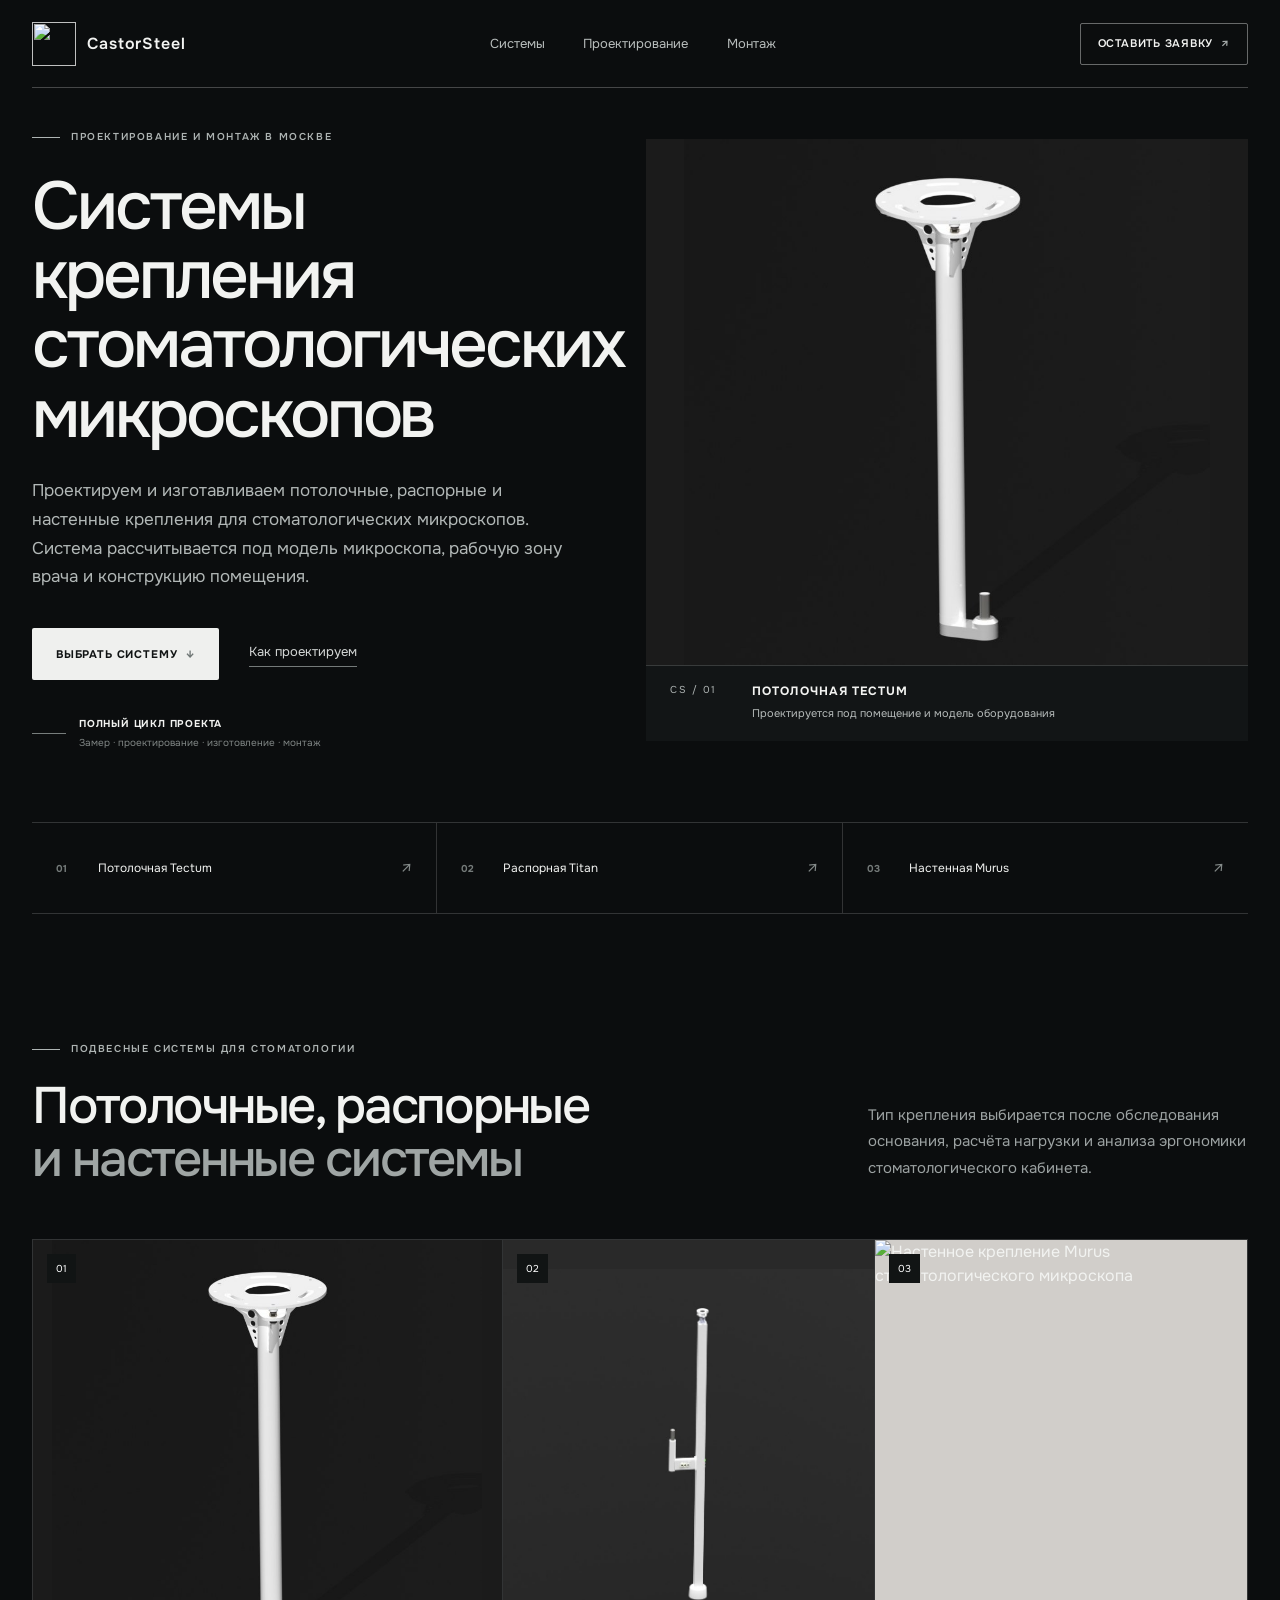
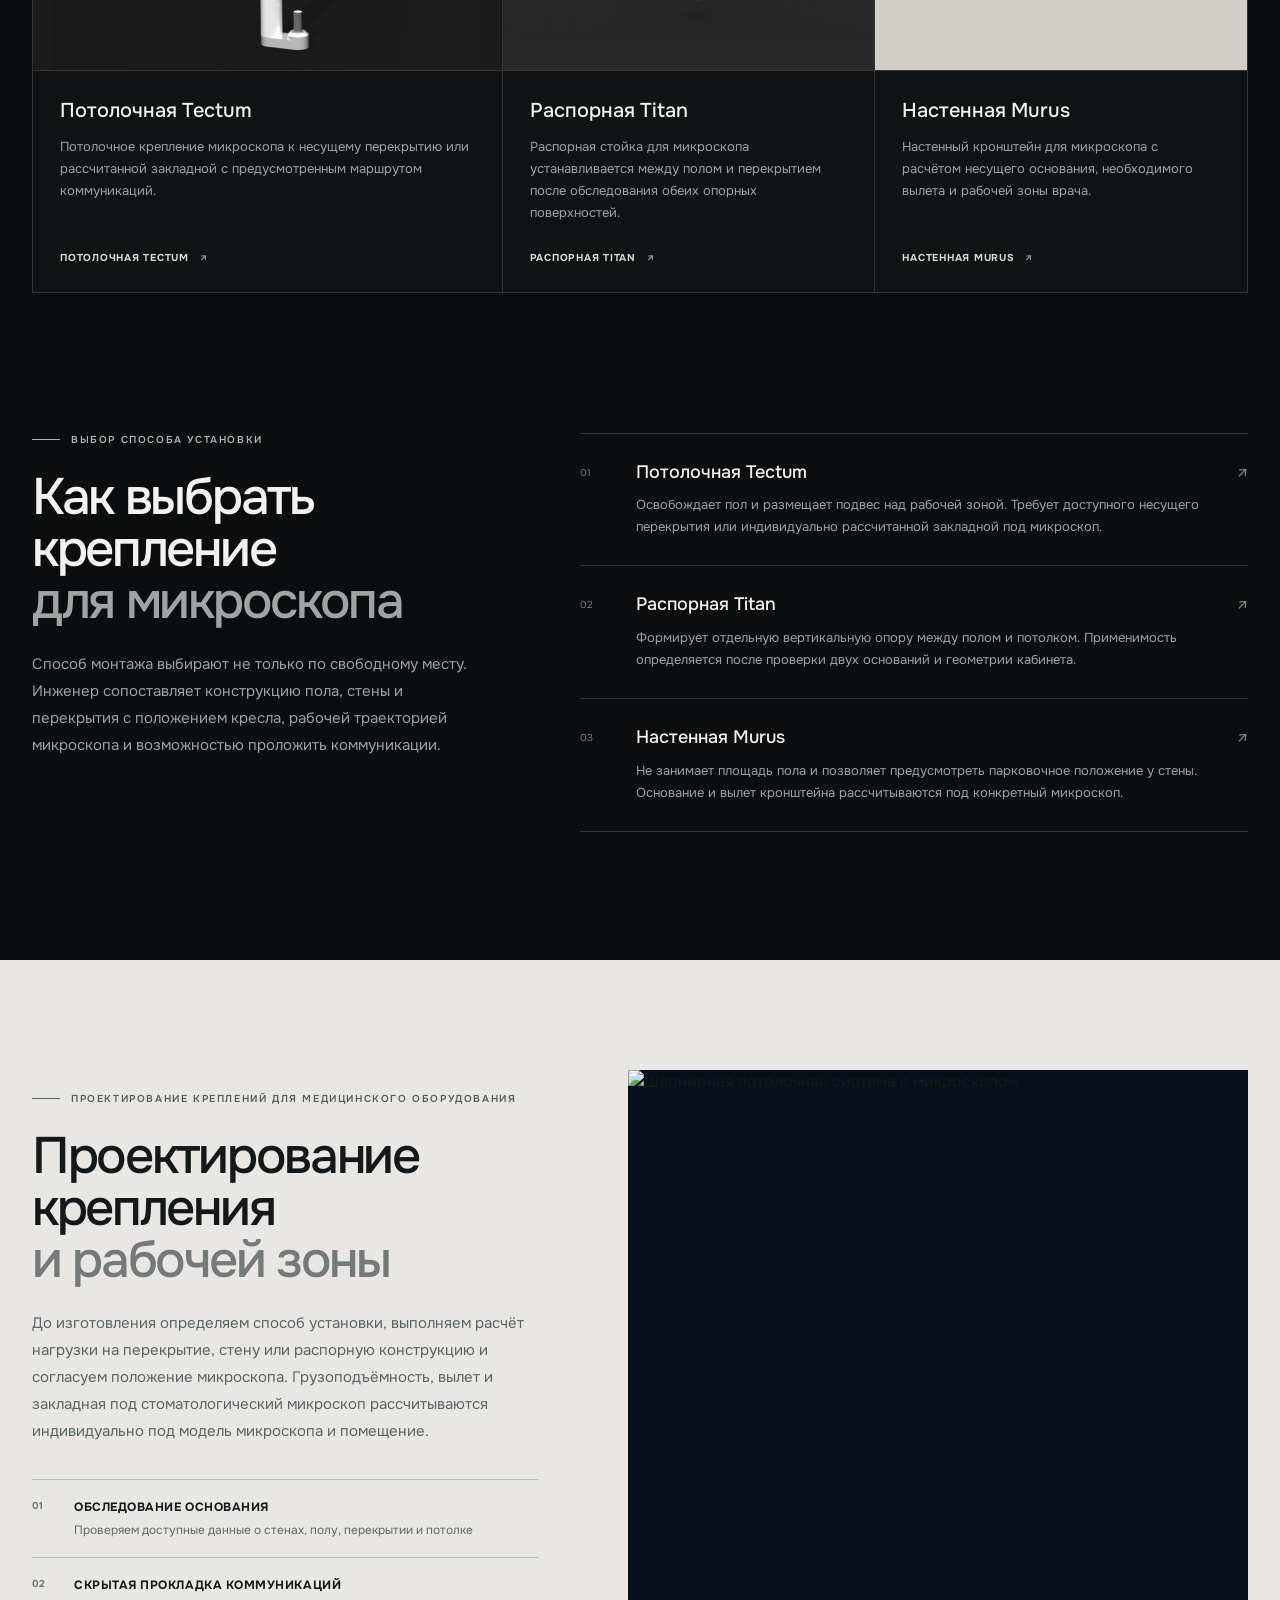
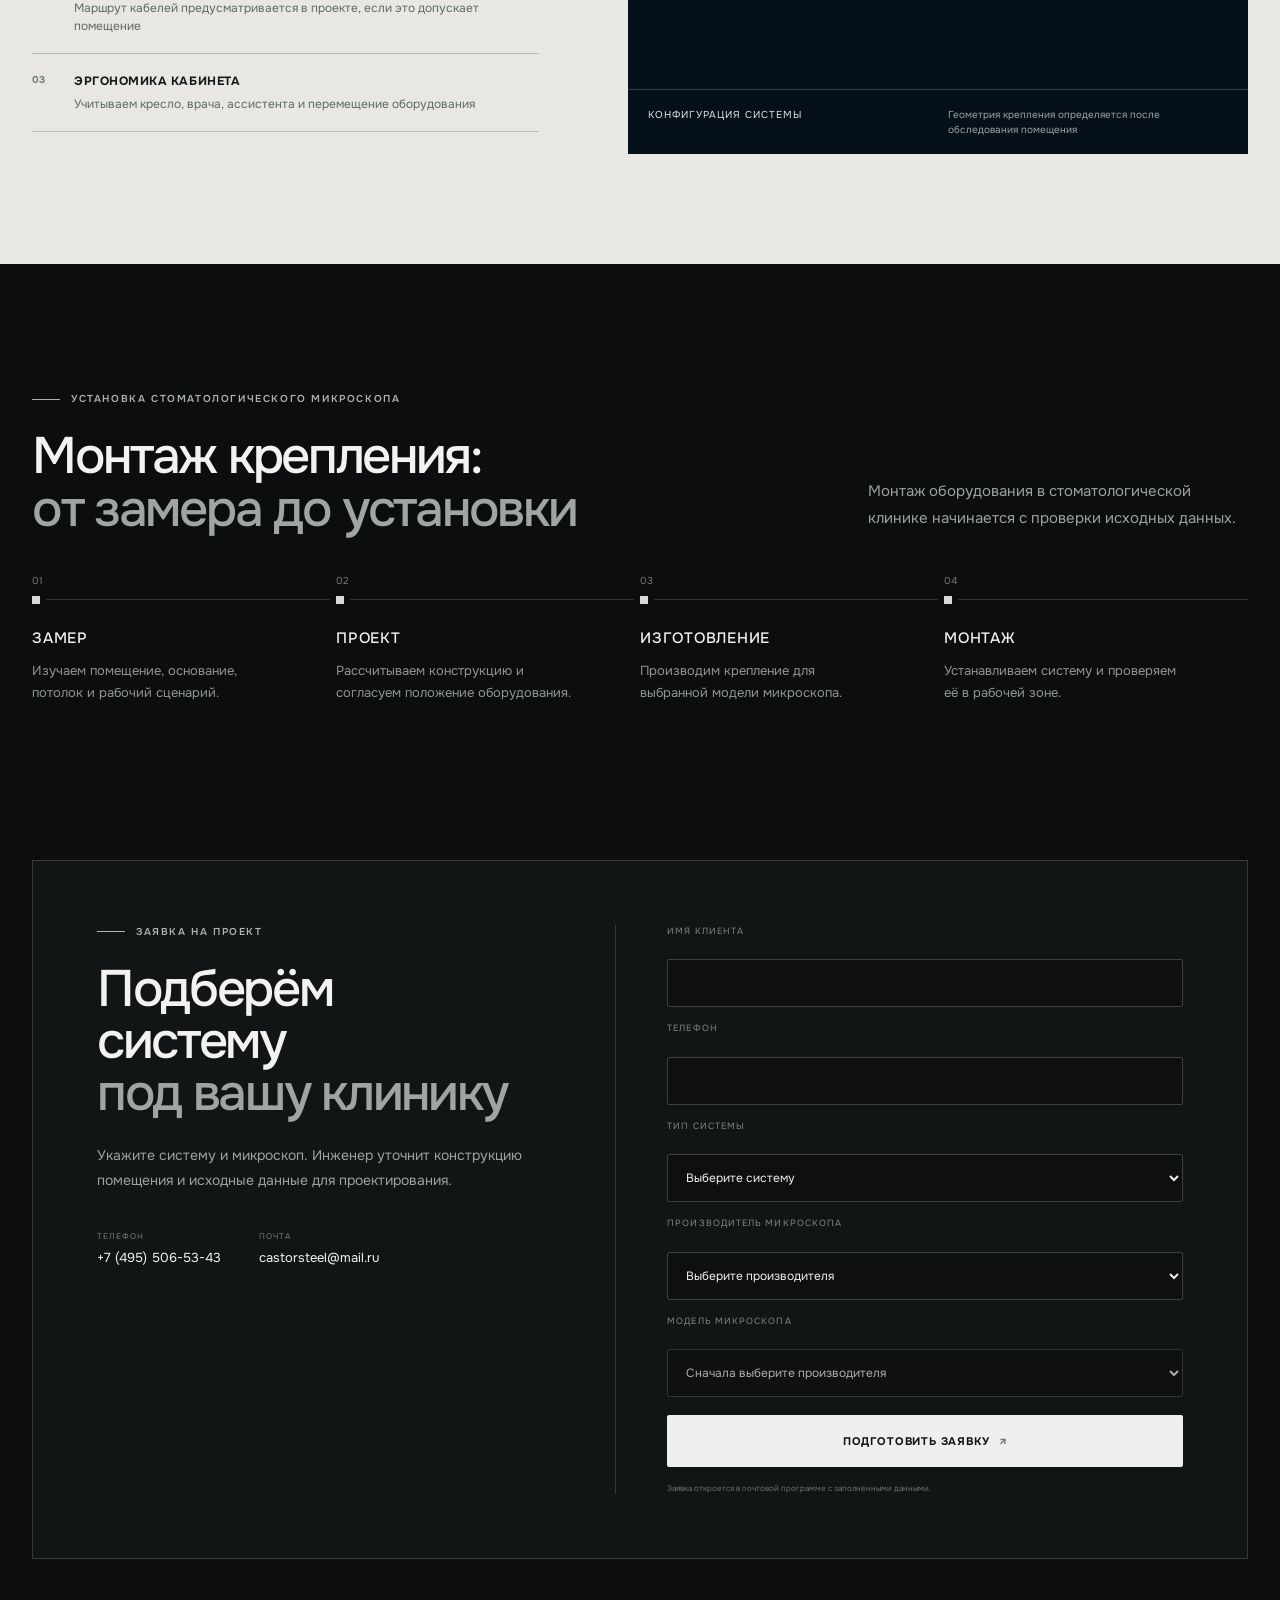
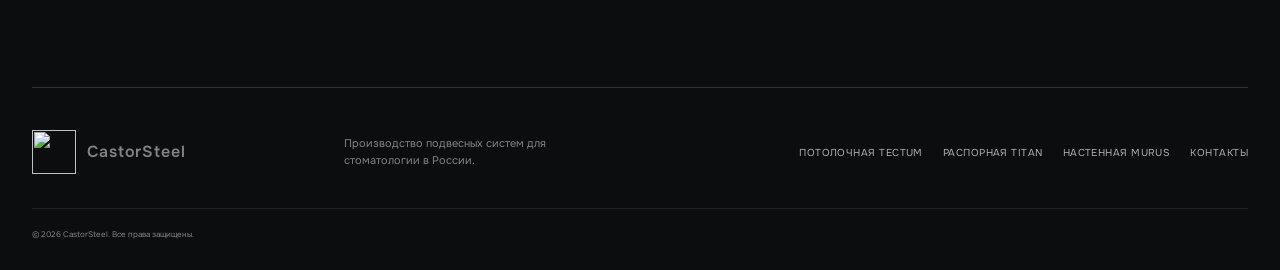
==== commit fbaf1d59: "Обновить контактный телефон CastorSteel" ====
--- a/index.html
+++ b/index.html
@@ -22,7 +22,7 @@
   <meta name="twitter:title" content="Системы крепления стоматологических микроскопов — CastorSteel">
   <meta name="twitter:description" content="Крепление медицинского оборудования под заказ: проектирование, изготовление и монтаж.">
   <meta name="twitter:image" content="https://castorsteel.ru/assets/tectum-photo.jpg">
-  <script type="application/ld+json">{"@context":"https://schema.org","@graph":[{"@type":"Organization","@id":"https://castorsteel.ru/#organization","name":"CastorSteel","url":"https://castorsteel.ru/","logo":"https://castorsteel.ru/assets/logo-mark.png","email":"project@castorsteel.ru","telephone":"+7-495-120-44-85","description":"Проектирование и производство потолочных, распорных и настенных систем крепления для стоматологических микроскопов."},{"@type":"WebSite","@id":"https://castorsteel.ru/#website","url":"https://castorsteel.ru/","name":"CastorSteel","inLanguage":"ru-RU","publisher":{"@id":"https://castorsteel.ru/#organization"}},{"@type":"Service","name":"Крепления для стоматологических микроскопов","serviceType":"Проектирование, изготовление и монтаж креплений для стоматологического оборудования","provider":{"@id":"https://castorsteel.ru/#organization"},"areaServed":{"@type":"Country","name":"Россия"},"url":"https://castorsteel.ru/#solutions"}]}</script>
+  <script type="application/ld+json">{"@context":"https://schema.org","@graph":[{"@type":"Organization","@id":"https://castorsteel.ru/#organization","name":"CastorSteel","url":"https://castorsteel.ru/","logo":"https://castorsteel.ru/assets/logo-mark.png","email":"project@castorsteel.ru","telephone":"+74955065343","description":"Проектирование и производство потолочных, распорных и настенных систем крепления для стоматологических микроскопов."},{"@type":"WebSite","@id":"https://castorsteel.ru/#website","url":"https://castorsteel.ru/","name":"CastorSteel","inLanguage":"ru-RU","publisher":{"@id":"https://castorsteel.ru/#organization"}},{"@type":"Service","name":"Крепления для стоматологических микроскопов","serviceType":"Проектирование, изготовление и монтаж креплений для стоматологического оборудования","provider":{"@id":"https://castorsteel.ru/#organization"},"areaServed":{"@type":"Country","name":"Россия"},"url":"https://castorsteel.ru/#solutions"}]}</script>
   <link rel="preconnect" href="https://fonts.googleapis.com">
   <link rel="preconnect" href="https://fonts.gstatic.com" crossorigin>
   <link href="https://fonts.googleapis.com/css2?family=Onest:wght@400;500;600;700&amp;display=swap" rel="stylesheet">
@@ -159,7 +159,7 @@
           <div class="eyebrow"><span></span> Заявка на проект</div>
           <h2>Подберём систему<br><em>под вашу клинику</em></h2>
           <p>Укажите систему и микроскоп. Инженер уточнит конструкцию помещения и исходные данные для проектирования.</p>
-          <address class="contact-meta"><span><small>Телефон</small><a href="tel:+74951204485">+7 (495) 222-01-35</a></span><span><small>Почта</small><a href="mailto:castorsteel@mail.ru">castorsteel@mail.ru</a></span></address>
+          <address class="contact-meta"><span><small>Телефон</small><a href="tel:+74955065343">+7 (495) 506-53-43</a></span><span><small>Почта</small><a href="mailto:castorsteel@mail.ru">castorsteel@mail.ru</a></span></address>
         </div>
         <form id="request-form"><label for="client-name">Имя клиента</label><input id="client-name" name="name" autocomplete="name" required><label for="client-phone">Телефон</label><input id="client-phone" name="phone" type="tel" autocomplete="tel" required><label for="solution">Тип системы</label><select id="solution" name="solution" required>
             <option value="" disabled selected>Выберите систему</option>
